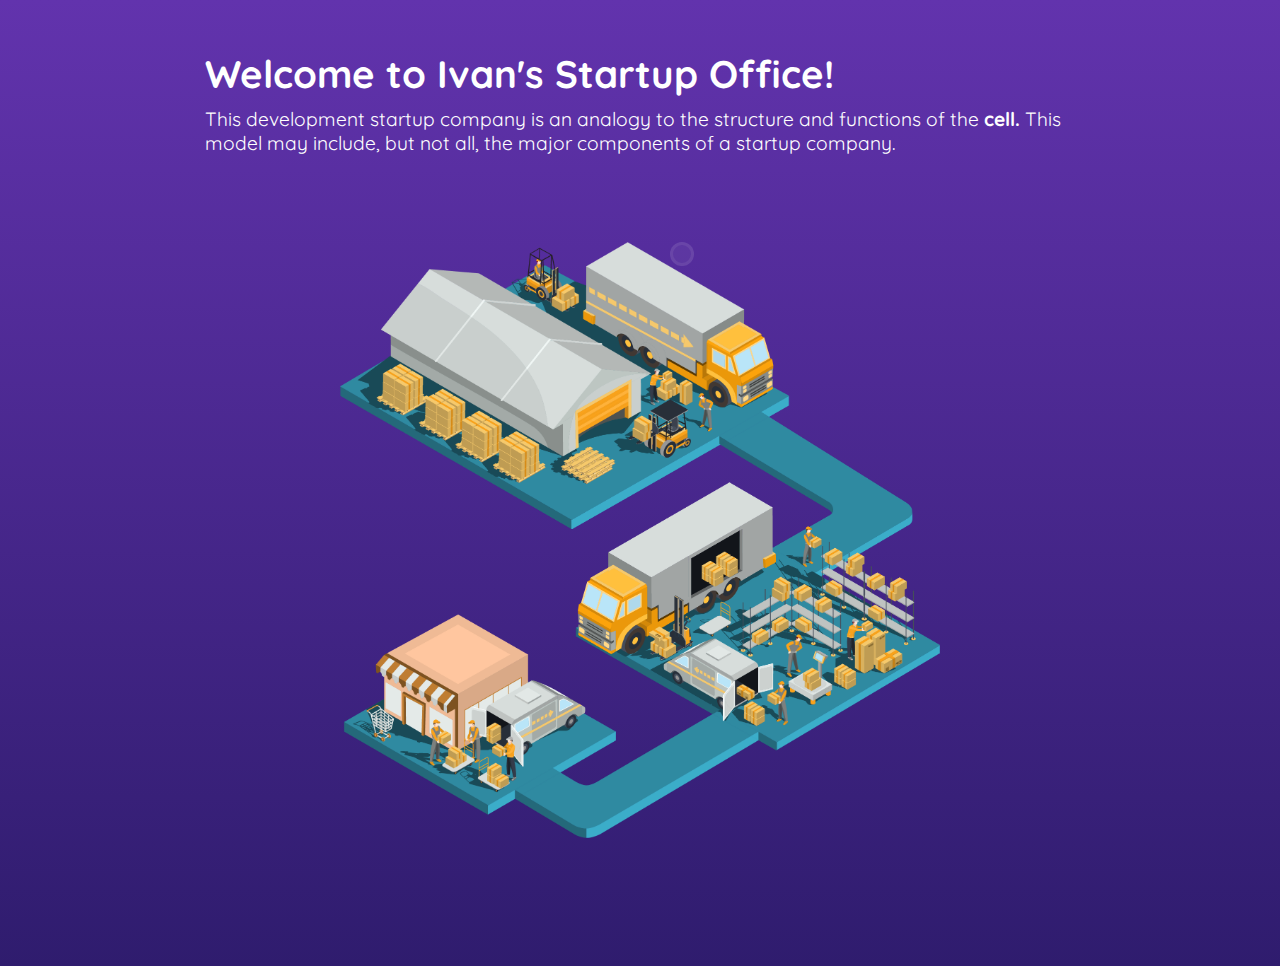
==== cell - Copy.html @ f2164d13 "Add files via upload" ====
<!DOCTYPE html>
<html>
    <head>
        <title>
            Cell Analogy
        </title>

        <link rel="preconnect" href="https://fonts.googleapis.com">
        <link rel="preconnect" href="https://fonts.gstatic.com" crossorigin>
        <link href="https://fonts.googleapis.com/css2?family=Montserrat:wght@400;700&family=Quicksand:wght@300;400;500;600;700&display=swap" rel="stylesheet">

        <link rel="stylesheet" href="cell - Copy.css">

        <script>
            function showDiv() {
                document.getElementById("popup-window").style.display = "block";
            }
            function closeDiv() {
                document.getElementById("popup-window").style.display = "none";
            }
        </script>

    </head>
    <body>
        <div class="intro">
            <h1 class="welcome">Welcome to Ivan's Startup Office!</h1>
            <div>
                <p>This development startup company is an analogy to the structure and functions of the <strong>cell.</strong> 
                This model may include, but not all, the major components of a startup company.</p>
            </div>
           
        </div>
        
        <div class="office">
            <img src="pngwing.com (1).png">

            <div class="button">
                
                <input type="button" class="icon" id="popup_button" onclick="showDiv()">
                
                <div class="name" id="truck_name">
                    <h5>Truck</h5>
                </div>
            </div>
        </div>
            
        <div class="popup" id="popup-window">
            <div class="popup-inside">
                <div class="pic">
                    <img class="part-pic" src="download.jpg">
                </div>
                <div class="popup-content">
                    <div class="close">                            
                        <button class="close-button" onclick="closeDiv()">Go back</button>
                    </div>
                    <div>
                        <h3>Pop-up Window</h3>
                        <p>This is a pop-up window.</p>
                    </div>
                </div>
            </div>
        </div> 
        
            
        </div>
    </body>
</html>
---- cell - Copy.css ----
* {
    margin: 0;
    padding: 0;
    box-sizing: border-box;
    font-family: Quicksand, sans-serif;
    color: white;
}

h1 {
    font-size: 3vw;
    margin-bottom: 1%;
}

p {
    font-size: 1.5vw;
}

.intro {
    margin: auto;
}

body {
    background: linear-gradient(rgb(98, 51, 173), rgb(47, 28, 110));
    min-height: 100vh;
    padding-top: 50px;
    padding-left: 16%;
    padding-right: 16%;
    padding-bottom: 10%;
}

.office {
    display: flex;
    max-width: 600px;
    margin: 10% auto 0 auto;
}

.office img{
    max-width: 100%;
}

.button {
    height: 16px;
    position: relative;
    right: 45%;
    top: 34%;
    align-items: center;
}

.icon {
    margin-right: 5px;
    width: 24px;
    height: 24px;
    border-radius: 100%;
    border: 3px solid;
    border-color: rgba(255, 255, 255, 7%);
    background-color: rgba(255, 255, 255, 5%);
    transition-duration: 0.1s;
}

.icon:hover {
    border-color: white;
    background-color: rgba(255, 255, 255, 8%);
}

.name {
    display: none;
    position: relative;
    margin-left: auto;
    margin-right: auto;
    border-radius: 10%;
    backdrop-filter: blur(10px);
    backdrop-filter: brightness(0.2);
    padding: 10px;
}

.button:hover .name {
    display: block;
}

.icon:active {
    background-color: white;
}

.icon:active #popupwindow{
    display: block;
}

.popup {
    position: fixed;
    width: 60vw;
    height: 50vh;
    backdrop-filter: brightness(0.2);
    margin: auto;
    top: 0;
    right: 0;
    bottom: 0;
    left: 0;
    z-index: 10;
    display: none;
    border-radius: 10px;
}

.popup-inside {
    display: flex;
    justify-content: space-between;
    flex-direction: row;
    height: 100%;
    
}

.pic {
    flex: 1;
    overflow: hidden;
}

.part-pic {
    object-fit: cover;
    height: 100%;
}

.popup-content {
    flex: 2;
}

.close {
    width: 100%;
    overflow: hidden;
    position: relative;
    display: flex;
    justify-content: end;
    z-index: 1;
    padding: 10px;
}

.close-button {
    display: flex;
    background: transparent;
    border: none;
}


.popup-content::-webkit-scrollbar {
    width: 5px;
}
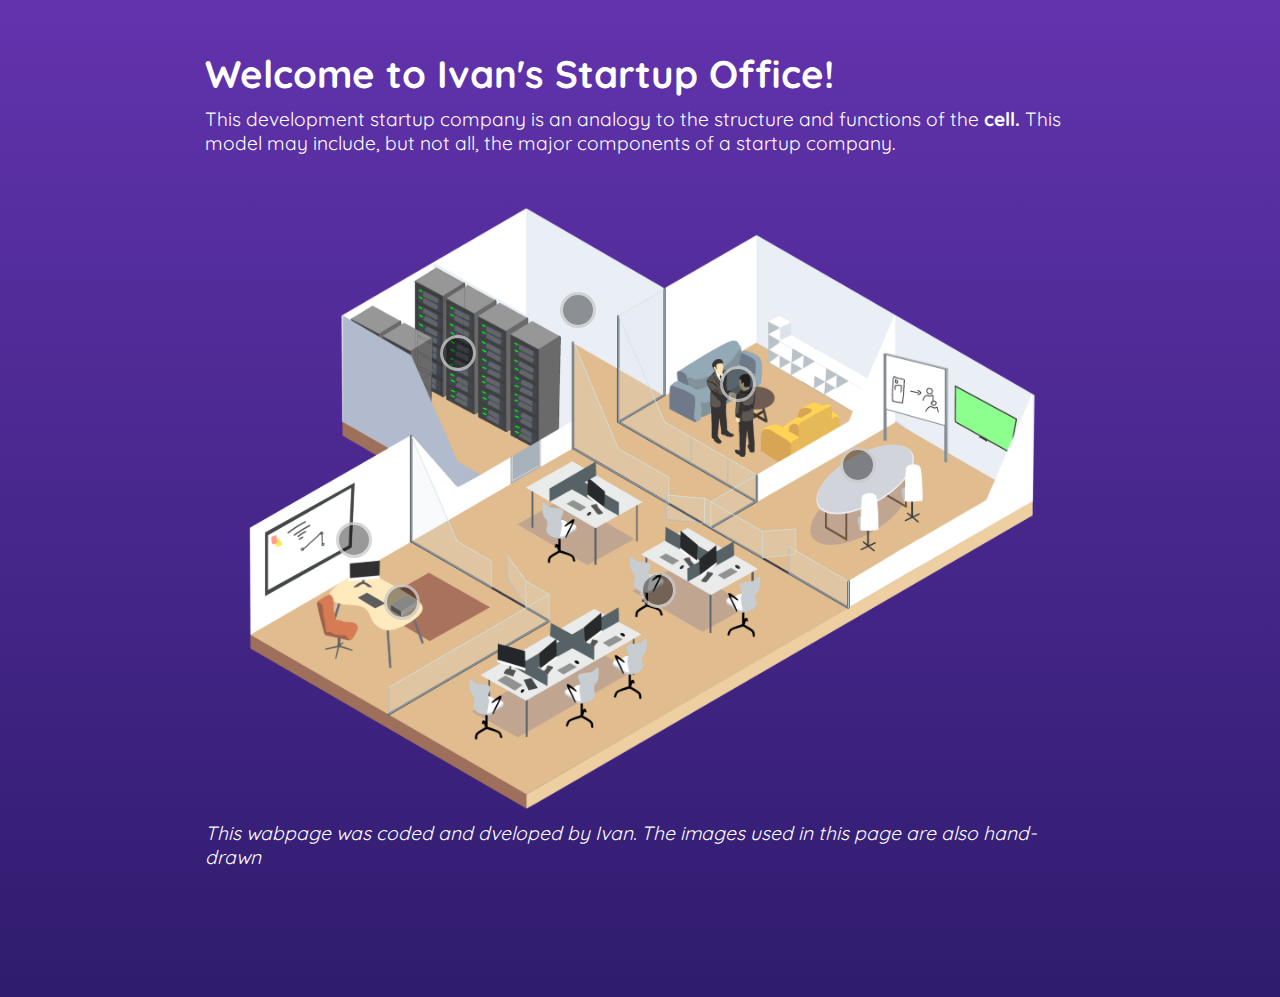
==== commit 9de7e0c0: "Add files via upload" ====
--- a/cell - Copy.html
+++ b/cell - Copy.html
@@ -2,7 +2,7 @@
 <html>
     <head>
         <title>
-            Cell Analogy
+            Ivan's Startup
         </title>
 
         <link rel="preconnect" href="https://fonts.googleapis.com">
@@ -11,14 +11,6 @@
 
         <link rel="stylesheet" href="cell - Copy.css">
 
-        <script>
-            function showDiv() {
-                document.getElementById("popup-window").style.display = "block";
-            }
-            function closeDiv() {
-                document.getElementById("popup-window").style.display = "none";
-            }
-        </script>
 
     </head>
     <body>
@@ -28,38 +20,79 @@
                 <p>This development startup company is an analogy to the structure and functions of the <strong>cell.</strong> 
                 This model may include, but not all, the major components of a startup company.</p>
             </div>
-           
         </div>
         
         <div class="office">
-            <img src="pngwing.com (1).png">
+            <img src="IMG_20230920_231337.png">
 
-            <div class="button">
+            <div class="button" style="left: 40%; top: 15%;">
+                <input type="button" class="icon" >
                 
-                <input type="button" class="icon" id="popup_button" onclick="showDiv()">
-                
-                <div class="name" id="truck_name">
-                    <h5>Truck</h5>
+                <div class="name">
+                    <h4>Office Building &#124 Cytoplasm</h4>
+                    <p>Just like how <strong>cytoplasm</strong> holds all the important processes inside the cell, the <strong>office building</strong> makes collaborative work between all of the startup company employees.</p>
                 </div>
             </div>
-        </div>
+
+            <div class="button" style="left: 12%; top: 52%;">
+                <input type="button" class="icon">
+                
+                <div class="name">
+                    <h4>CEO'S Office &#124 Nucleus</h4>
+                    <p>As central is the <strong>nucleus</strong> is to the cell, the <streength></CEO>is also the source of all the necessary plans and instructions on a product subject to development.</p>
+                </div>
+            </div> 
             
-        <div class="popup" id="popup-window">
-            <div class="popup-inside">
-                <div class="pic">
-                    <img class="part-pic" src="download.jpg">
-                </div>
-                <div class="popup-content">
-                    <div class="close">                            
-                        <button class="close-button" onclick="closeDiv()">Go back</button>
-                    </div>
-                    <div>
-                        <h3>Pop-up Window</h3>
-                        <p>This is a pop-up window.</p>
-                    </div>
+            <div class="button" style="left: 18%; top: 62%;">
+                <input type="button" class="icon">
+                
+                <div class="name">
+                    <h4>Project Plan &#124 DNA</h4>
+                    <p>The <strong>Projects Plan</strong> acts like the <strong>DNA</strong> to the cell for it is also contains all of the necessary details on the products and services to be developed.</p>
+
                 </div>
             </div>
-        </div> 
+
+            <div class="button" style="left: 60%; top: 27%;">
+                <input type="button" class="icon">
+                
+                <div class="name">
+                    <h4>Investors &#124 Mitochondria</h4>
+                    <p>WHile the cell requires energy to do its functions, primarily produced by the mitochondria in the form of ATP, the startup also needs some fuel yo keep it runninf</p>
+                </div>
+            </div> 
+            
+            <div class="button" style="left: 50%; top: 60%;">
+                <input type="button" class="icon">
+                
+                <div class="name">
+                    <h4>Developing Team &#124 Ribosomes</h4>
+                    <p>This is where the most important function of a startup comes up, developing the product. In the same way how ribosomes synthesize proteins based on the instructions from the nucleus, the project plan from the CEO is being developed here, from programming the app to do its tasks, to the design and animation of its paarts, are all coded by the developers.</p>
+                </div>
+            </div>
+
+            <div class="button" style="left: 25%; top: 22%;">
+                <input type="button" class="icon">
+                
+                <div class="name">
+                    <h4>Server Room &#124 Vacuole</h4>
+                    <p><strong>Vacuole</strong> is the cell's storage organelle. In the same maanner, the <strong>server room</strong> serves as the storage for all of the data used in the company in which they can stora various data such as those in web search engines and online servers.</p>
+                </div>
+            </div>
+
+            <div class="button" style="left: 75%; top: 40%;">
+                <input type="button" class="icon">
+                
+                <div class="name">
+                    <h4>Marketing Team &#124 Golgi Apparatus</h4>
+                    <p>Just as how the <strong>golgi apparatus</strong> processes, packages, and tags synthesized proteins, the <strong>marketing team</strong> is the one responsible for branding, designing, and advertising the products or services developed by the startup.</p>
+                </div>
+            </div>
+        
+        </div>
+
+
+        <p style="font-style: italic;">This wabpage was coded and dveloped by Ivan. The images used in this page are also hand-drawn</p>
         
             
         </div>
--- a/cell - Copy.css
+++ b/cell - Copy.css
@@ -29,9 +29,9 @@
 }
 
 .office {
-    display: flex;
-    max-width: 600px;
-    margin: 10% auto 0 auto;
+    max-width: 800px;
+    margin: 5% auto 0 auto;
+    position: relative;
 }
 
 .office img{
@@ -40,106 +40,51 @@
 
 .button {
     height: 16px;
-    position: relative;
-    right: 45%;
-    top: 34%;
-    align-items: center;
+    position: absolute;
 }
 
 .icon {
+    cursor: pointer;
     margin-right: 5px;
-    width: 24px;
-    height: 24px;
+    width: 36px;
+    height: 36px;
     border-radius: 100%;
     border: 3px solid;
-    border-color: rgba(255, 255, 255, 7%);
-    background-color: rgba(255, 255, 255, 5%);
+    border-color: rgba(255, 255, 255, 60%);
+    background-color: rgba(0, 0, 0, 40%);
     transition-duration: 0.1s;
 }
 
 .icon:hover {
     border-color: white;
-    background-color: rgba(255, 255, 255, 8%);
+    background-color: rgba(255, 255, 255, 60%);
 }
 
 .name {
+    margin-top: 20%;
     display: none;
-    position: relative;
-    margin-left: auto;
-    margin-right: auto;
-    border-radius: 10%;
+    position: absolute;
+    min-width: 300px;
+    width: auto;
+    border-radius: 5px;
     backdrop-filter: blur(10px);
     backdrop-filter: brightness(0.2);
     padding: 10px;
+    z-index: 99;
 }
 
-.button:hover .name {
-    display: block;
+.name h4{
+    margin-bottom: 10px;
 }
-
 .icon:active {
     background-color: white;
 }
 
-.icon:active #popupwindow{
+.icon:hover .name{
     display: block;
 }
 
-.popup {
-    position: fixed;
-    width: 60vw;
-    height: 50vh;
-    backdrop-filter: brightness(0.2);
-    margin: auto;
-    top: 0;
-    right: 0;
-    bottom: 0;
-    left: 0;
-    z-index: 10;
-    display: none;
-    border-radius: 10px;
+.icon:hover + .name, .name:hover{
+    display: block;
 }
 
-.popup-inside {
-    display: flex;
-    justify-content: space-between;
-    flex-direction: row;
-    height: 100%;
-    
-}
-
-.pic {
-    flex: 1;
-    overflow: hidden;
-}
-
-.part-pic {
-    object-fit: cover;
-    height: 100%;
-}
-
-.popup-content {
-    flex: 2;
-}
-
-.close {
-    width: 100%;
-    overflow: hidden;
-    position: relative;
-    display: flex;
-    justify-content: end;
-    z-index: 1;
-    padding: 10px;
-}
-
-.close-button {
-    display: flex;
-    background: transparent;
-    border: none;
-}
-
-
-.popup-content::-webkit-scrollbar {
-    width: 5px;
-}
-
